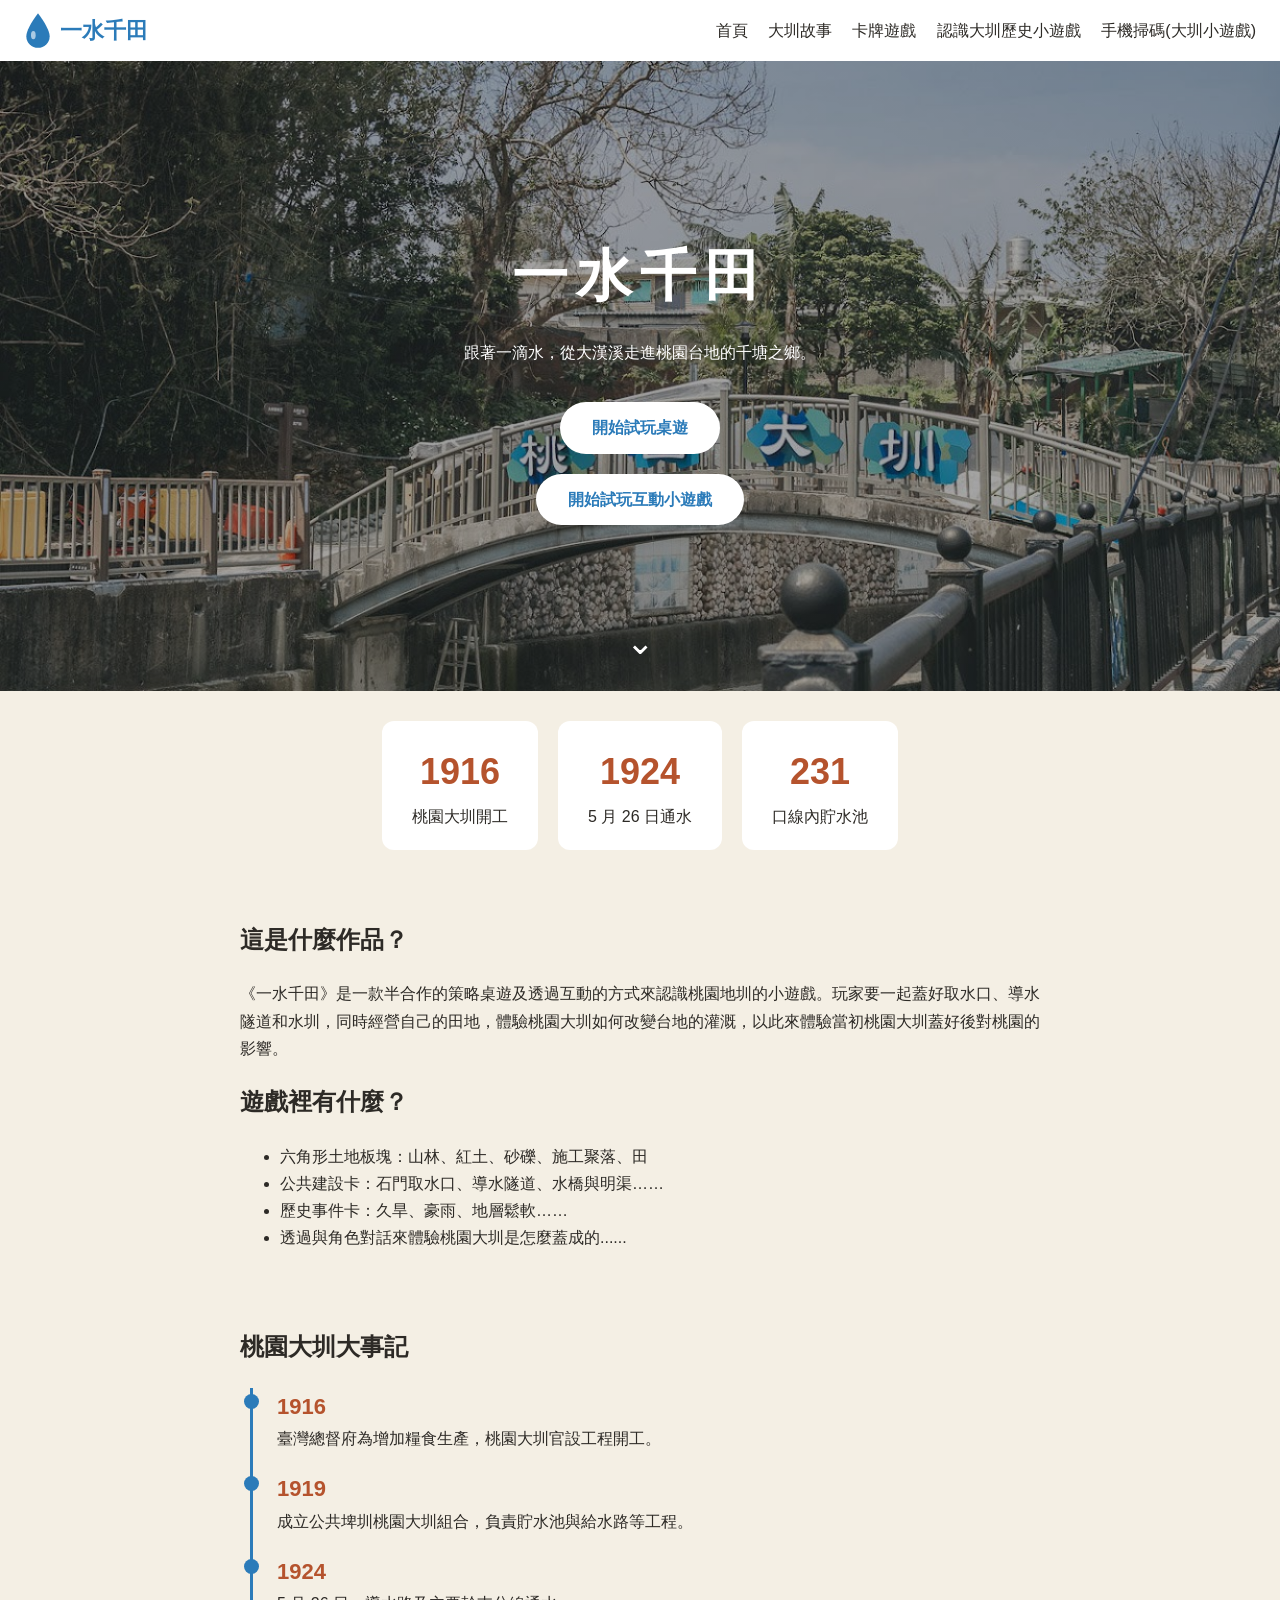
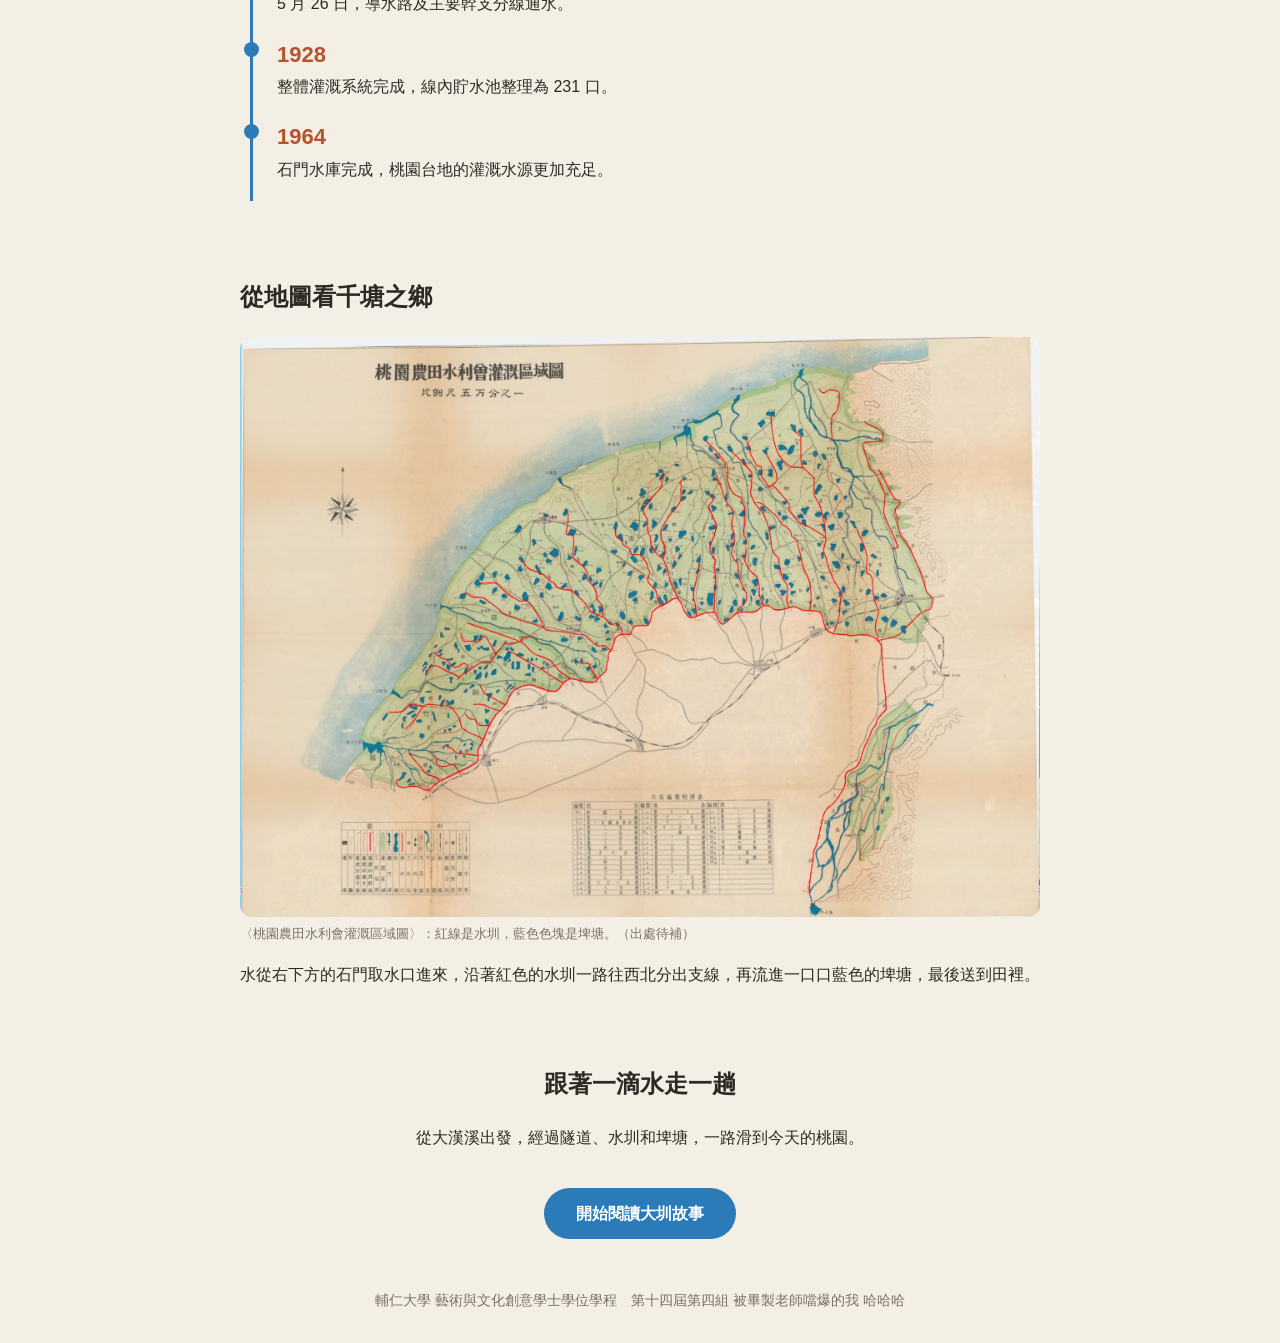
==== index.html @ 95e40c5d "Add files via upload" ====
<!DOCTYPE html>
<html lang="zh-Hant">
<head>
    <meta charset="utf-8">
    <meta name="viewport" content="width=device-width, initial-scale=1">
    <title>一水千田｜桃園大圳水文化</title>
    <link rel="stylesheet" href="style.css">
</head>
<body>

  <!-- 上方選單：每一頁都一樣 -->
  <header class="nav">
    <a class="logo" href="index.html"><img src="images/drop.svg" alt="">一水千田</a>
    <nav>
        <a href="index.html">首頁</a>
        <a href="story.html">大圳故事</a>
        <a href="cards.html">卡牌遊戲</a>
        <a href="index1.html">認識大圳歷史小遊戲</a>
        <a href="qr.html">手機掃碼(大圳小遊戲)</a>
    </nav>
  </header>

  <!-- 大標題區 -->
  <section class="hero">
      <h1>一水千田</h1>
      <p>跟著一滴水，從大漢溪走進桃園台地的千塘之鄉。</p>
      <a class="btn" href="play.html">開始試玩桌遊</a>
      <a class="btn" href="index1.html">開始試玩互動小遊戲</a>
      <a class="arrow" href="#facts" aria-label="往下看">⌄</a>
  </section>

  <!-- 三個重點數字 -->
  <section class="facts" id="facts">
    <div class="fact"><b>1916</b><span>桃園大圳開工</span></div>
    <div class="fact"><b>1924</b><span>5 月 26 日通水</span></div>
    <div class="fact"><b>231</b><span>口線內貯水池</span></div>
  </section>

  <!-- 文字介紹 -->
  <section class="content">
    <h2>這是什麼作品？</h2>
    <p>《一水千田》是一款半合作的策略桌遊及透過互動的方式來認識桃園地圳的小遊戲。玩家要一起蓋好取水口、導水隧道和水圳，同時經營自己的田地，體驗桃園大圳如何改變台地的灌溉，以此來體驗當初桃園大圳蓋好後對桃園的影響。</p>

    <h2>遊戲裡有什麼？</h2>
    <ul>
      <li>六角形土地板塊：山林、紅土、砂礫、施工聚落、田</li>
      <li>公共建設卡：石門取水口、導水隧道、水橋與明渠……</li>
      <li>歷史事件卡：久旱、豪雨、地層鬆軟……</li>
      <li>透過與角色對話來體驗桃園大圳是怎麼蓋成的......</li>
    </ul>
  </section>

  <!-- ===== 新增：桃園大圳時間軸 ===== -->
  <section class="content">
    <h2>桃園大圳大事記</h2>
    <ol class="timeline">
      <li><b>1916</b>臺灣總督府為增加糧食生產，桃園大圳官設工程開工。</li>
      <li><b>1919</b>成立公共埤圳桃園大圳組合，負責貯水池與給水路等工程。</li>
      <li><b>1924</b>5 月 26 日，導水路及主要幹支分線通水。</li>
      <li><b>1928</b>整體灌溉系統完成，線內貯水池整理為 231 口。</li>
      <li><b>1964</b>石門水庫完成，桃園台地的灌溉水源更加充足。</li>
    </ol>
  </section>

  <!-- ===== 新增：地圖 ===== -->
  <section class="content">
    <h2>從地圖看千塘之鄉</h2>
    <figure class="map">
      <img src="images/ex-hero.jpg" alt="桃園農田水利會灌溉區域圖">
      <figcaption>〈桃園農田水利會灌溉區域圖〉：紅線是水圳，藍色色塊是埤塘。（出處待補）</figcaption>
    </figure>
    <p>水從右下方的石門取水口進來，沿著紅色的水圳一路往西北分出支線，再流進一口口藍色的埤塘，最後送到田裡。</p>
  </section>

  <!-- ===== 新增：故事頁入口 ===== -->
  <section class="content story-link">
    <h2>跟著一滴水走一趟</h2>
    <p>從大漢溪出發，經過隧道、水圳和埤塘，一路滑到今天的桃園。</p>
    <a class="btn btn-blue" href="story.html">開始閱讀大圳故事</a>
  </section>

  <footer>輔仁大學 藝術與文化創意學士學位學程　第十四屆第四組 被畢製老師噹爆的我 哈哈哈</footer>

  <script src="animate.js"></script>

</body>
</html>
---- style.css ----
/* ===== 1. 全站的顏色與字型 ===== */
body {
    margin: 0;
    font-family: "Microsoft JhengHei", "PingFang TC", sans-serif;
    background: #f4efe4; /* 米色底 */
    color: #2d2a26; /* 深灰字 */
    line-height: 1.7;
}

/* ===== 2. 上方選單 ===== */
.nav {
    display: flex;
    justify-content: space-between;
    align-items: center;
    padding: 12px 24px;
    background: #ffffff;
}
.logo {
  display: flex;
  align-items: center;
  gap: 8px;
  font-size: 22px;
  font-weight: bold;
  color: #2b7bb9;
  text-decoration: none;
}
.logo img { width: 28px; }
.nav nav a {
  margin-left: 16px;
  color: #2d2a26;
  text-decoration: none;
}
.nav nav a:hover { color: #2b7bb9; }

/* ===== 3. 大標題區 ===== */
.hero {
    text-align: center;
    padding: 80px 20px;
    background: linear-gradient(rgba(0,0,0,.35), rgba(0,0,0,.35)), /* 半透明黑色，讓白字看得清楚 */
    url("images/P3110446.jpg") center / cover no-repeat; /* 照片置中、填滿整區 */
    color: white;
}
.hero h1 { font-size: 56px; margin: 0; letter-spacing: 8px; }
.btn {
  display: inline-block;
  margin-top: 20px;
  padding: 12px 32px;
  background: white;
  color: #2b7bb9;
  border-radius: 999px;
  text-decoration: none;
  font-weight: bold;
}

/* ===== 4. 三個重點數字 ===== */
.facts {
  display: flex;
  justify-content: center;
  gap: 20px;
  padding: 30px 20px;
}
.fact {
  background: white;
  border-radius: 12px;
  padding: 20px 30px;
  text-align: center;
}
.fact b { display: block; font-size: 36px; color: #b5532d; }

/* ===== 5. 文字內容 ===== */
.content {
  max-width: 800px;
  margin: 0 auto;
  padding: 20px;
}

/* ===== 6. 翻面卡牌 ===== */
.cards {
  display: flex;
  flex-wrap: wrap;
  gap: 20px;
  justify-content: center;
}
.card {
  width: 200px;
  height: 280px;
  border-radius: 12px;
  background: white;
  border: 3px solid #2b6cb0;
  padding: 16px;
  box-sizing: border-box;
  cursor: pointer;
}
.card .back { display: none; }               /* 一開始看不到背面 */
.card.flipped .front { display: none; }      /* 翻面後：藏起正面 */
.card.flipped .back { display: block; }      /* 翻面後：顯示背面 */
.card.flipped { background: #f1e8d6; }

/* ===== 7. 頁尾 ===== */
footer {
  text-align: center;
  padding: 30px;
  color: #7a7166;
  font-size: 14px;
}

/* ===== 8. 手機版：螢幕寬度小於 600px 時 ===== */
@media (max-width: 600px) {
  .hero h1 { font-size: 40px; }
  .facts { flex-direction: column; align-items: center; }
  .nav { flex-direction: column; gap: 6px; }
}


/* ===== 9. 動畫：平滑捲動 ===== */
html { scroll-behavior: smooth; }

/* ===== 10. 大標題：進場動畫＋往下的箭頭 ===== */
.hero { position: relative; min-height: 70vh; display: flex; flex-direction: column;
        justify-content: center; align-items: center; box-sizing: border-box; }
.hero h1, .hero p, .hero .btn { animation: rise 1s ease-out both; }
.hero p { animation-delay: .25s; }
.hero .btn { animation-delay: .5s; margin: 20px 6px 0; }
@keyframes rise {
  from { opacity: 0; transform: translateY(30px); }
  to   { opacity: 1; transform: none; }
}
.arrow {
  position: absolute;
  bottom: 20px;
  font-size: 34px;
  color: white;
  text-decoration: none;
  animation: bounce 1.6s infinite;
}
@keyframes bounce {
  0%, 100% { transform: translateY(0); }
  50%      { transform: translateY(12px); }
}

/* ===== 11. 滑到才淡入（animate.js 會自動加上 reveal） ===== */
.reveal { opacity: 0; transform: translateY(40px); transition: opacity .7s, transform .7s; }
.reveal.show { opacity: 1; transform: none; }

/* ===== 12. 新增內容：時間軸、地圖、按鈕 ===== */
.timeline { list-style: none; padding: 0; border-left: 3px solid #2b7bb9; margin-left: 10px; }
.timeline li { position: relative; padding: 0 0 18px 24px; }
.timeline li::before { content: ""; position: absolute; left: -9px; top: 6px; width: 15px; height: 15px;
                       border-radius: 50%; background: #2b7bb9; }
.timeline b { display: block; font-size: 22px; color: #b5532d; }
.map { margin: 0; }
.map img { width: 100%; border-radius: 12px; display: block; }
.map figcaption { font-size: 13px; color: #7a7166; margin-top: 6px; }
.story-link { text-align: center; }
.btn-blue { background: #2b7bb9; color: white; }

/* ===== 13. 減少動態效果：系統有設定時關掉動畫 ===== */
@media (prefers-reduced-motion: reduce) {
  html { scroll-behavior: auto; }
  .hero h1, .hero p, .hero .btn, .arrow { animation: none; }
  .reveal { opacity: 1; transform: none; transition: none; }
}
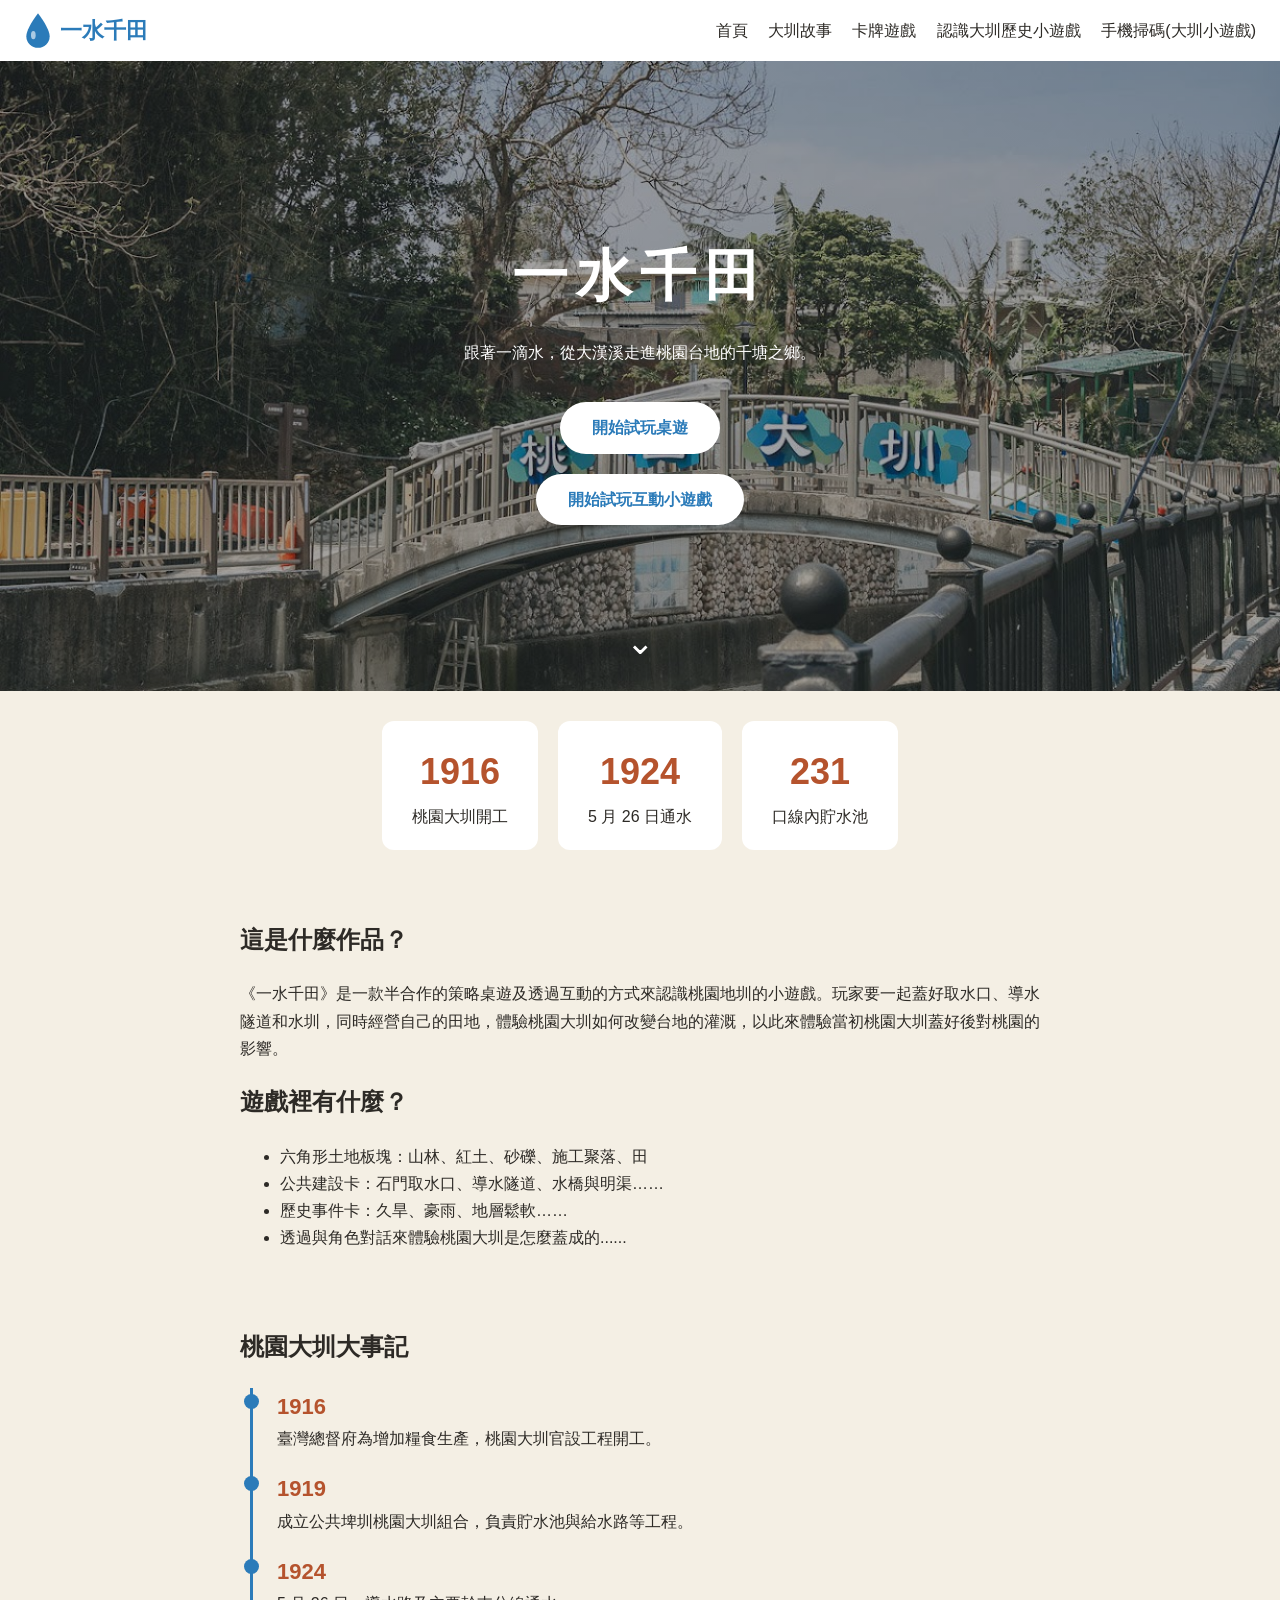
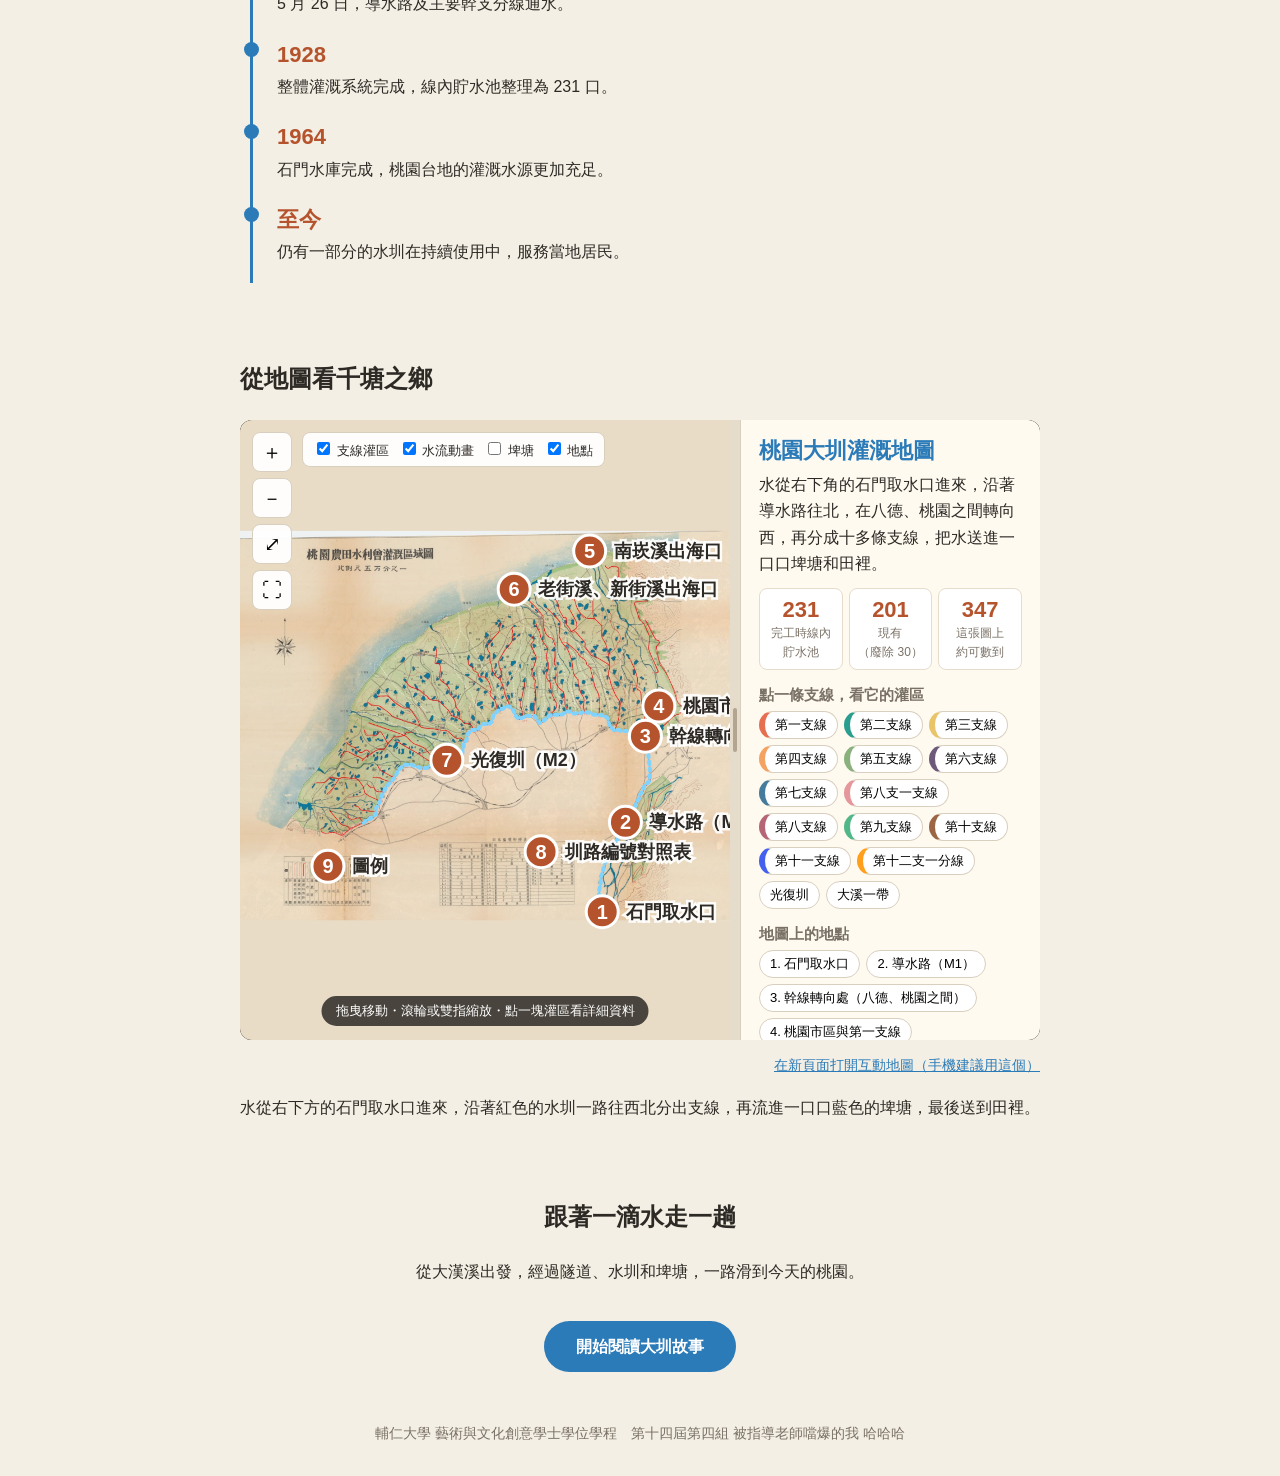
==== commit bdb79781: "Add files via upload" ====
--- a/index.html
+++ b/index.html
@@ -54,21 +54,22 @@
   <section class="content">
     <h2>桃園大圳大事記</h2>
     <ol class="timeline">
-      <li><b>1916</b>臺灣總督府為增加糧食生產，桃園大圳官設工程開工。</li>
-      <li><b>1919</b>成立公共埤圳桃園大圳組合，負責貯水池與給水路等工程。</li>
-      <li><b>1924</b>5 月 26 日，導水路及主要幹支分線通水。</li>
-      <li><b>1928</b>整體灌溉系統完成，線內貯水池整理為 231 口。</li>
-      <li><b>1964</b>石門水庫完成，桃園台地的灌溉水源更加充足。</li>
+        <li><b>1916</b>臺灣總督府為增加糧食生產，桃園大圳官設工程開工。</li>
+        <li><b>1919</b>成立公共埤圳桃園大圳組合，負責貯水池與給水路等工程。</li>
+        <li><b>1924</b>5 月 26 日，導水路及主要幹支分線通水。</li>
+        <li><b>1928</b>整體灌溉系統完成，線內貯水池整理為 231 口。</li>
+        <li><b>1964</b>石門水庫完成，桃園台地的灌溉水源更加充足。</li>
+        <li><b>至今</b>仍有一部分的水圳在持續使用中，服務當地居民。</li>
     </ol>
   </section>
 
   <!-- ===== 新增：地圖 ===== -->
   <section class="content">
     <h2>從地圖看千塘之鄉</h2>
-    <figure class="map">
-      <img src="images/ex-hero.jpg" alt="桃園農田水利會灌溉區域圖">
-      <figcaption>〈桃園農田水利會灌溉區域圖〉：紅線是水圳，藍色色塊是埤塘。（出處待補）</figcaption>
-    </figure>
+    <div class="map-frame">
+        <iframe src="map.html?panel=300&text=16" title="桃園大圳互動灌溉地圖" loading="lazy"></iframe>
+    </div>
+    <p class="map-more"><a href="map.html">在新頁面打開互動地圖（手機建議用這個）</a></p>
     <p>水從右下方的石門取水口進來，沿著紅色的水圳一路往西北分出支線，再流進一口口藍色的埤塘，最後送到田裡。</p>
   </section>
 
@@ -79,7 +80,7 @@
     <a class="btn btn-blue" href="story.html">開始閱讀大圳故事</a>
   </section>
 
-  <footer>輔仁大學 藝術與文化創意學士學位學程　第十四屆第四組 被畢製老師噹爆的我 哈哈哈</footer>
+  <footer>輔仁大學 藝術與文化創意學士學位學程　第十四屆第四組 被指導老師噹爆的我 哈哈哈</footer>
 
   <script src="animate.js"></script>
 
--- a/style.css
+++ b/style.css
@@ -160,3 +160,22 @@
   .hero h1, .hero p, .hero .btn, .arrow { animation: none; }
   .reveal { opacity: 1; transform: none; transition: none; }
 }
+
+/* ===== 14. 互動地圖 ===== */
+/* ★ 可以自己調整的數字 */
+.map-frame {
+  --map-width: 100%;      /* 地圖寬度：100% = 和文字一樣寬；也可以寫 1100px 或 95vw，會比文字欄更寬 */
+  --map-height: 620px;    /* 地圖高度（電腦） */
+  --gap-above: 16px;      /* 地圖和上面標題的距離 */
+  --gap-below: 8px;       /* 地圖和下面文字的距離 */
+  width: var(--map-width);
+  max-width: 96vw;
+  margin: var(--gap-above) 0 var(--gap-below);
+  position: relative;
+  left: 50%;
+  transform: translateX(-50%);   /* 讓變寬的地圖保持置中 */
+}
+.map-frame iframe { width: 100%; height: var(--map-height); border: 0; border-radius: 12px; display: block; background: #e9dcc6; }
+.map-more { text-align: right; font-size: 14px; }
+.map-more a { color: #2b7bb9; }
+@media (max-width: 600px) { .map-frame { --map-height: 75vh; } }
